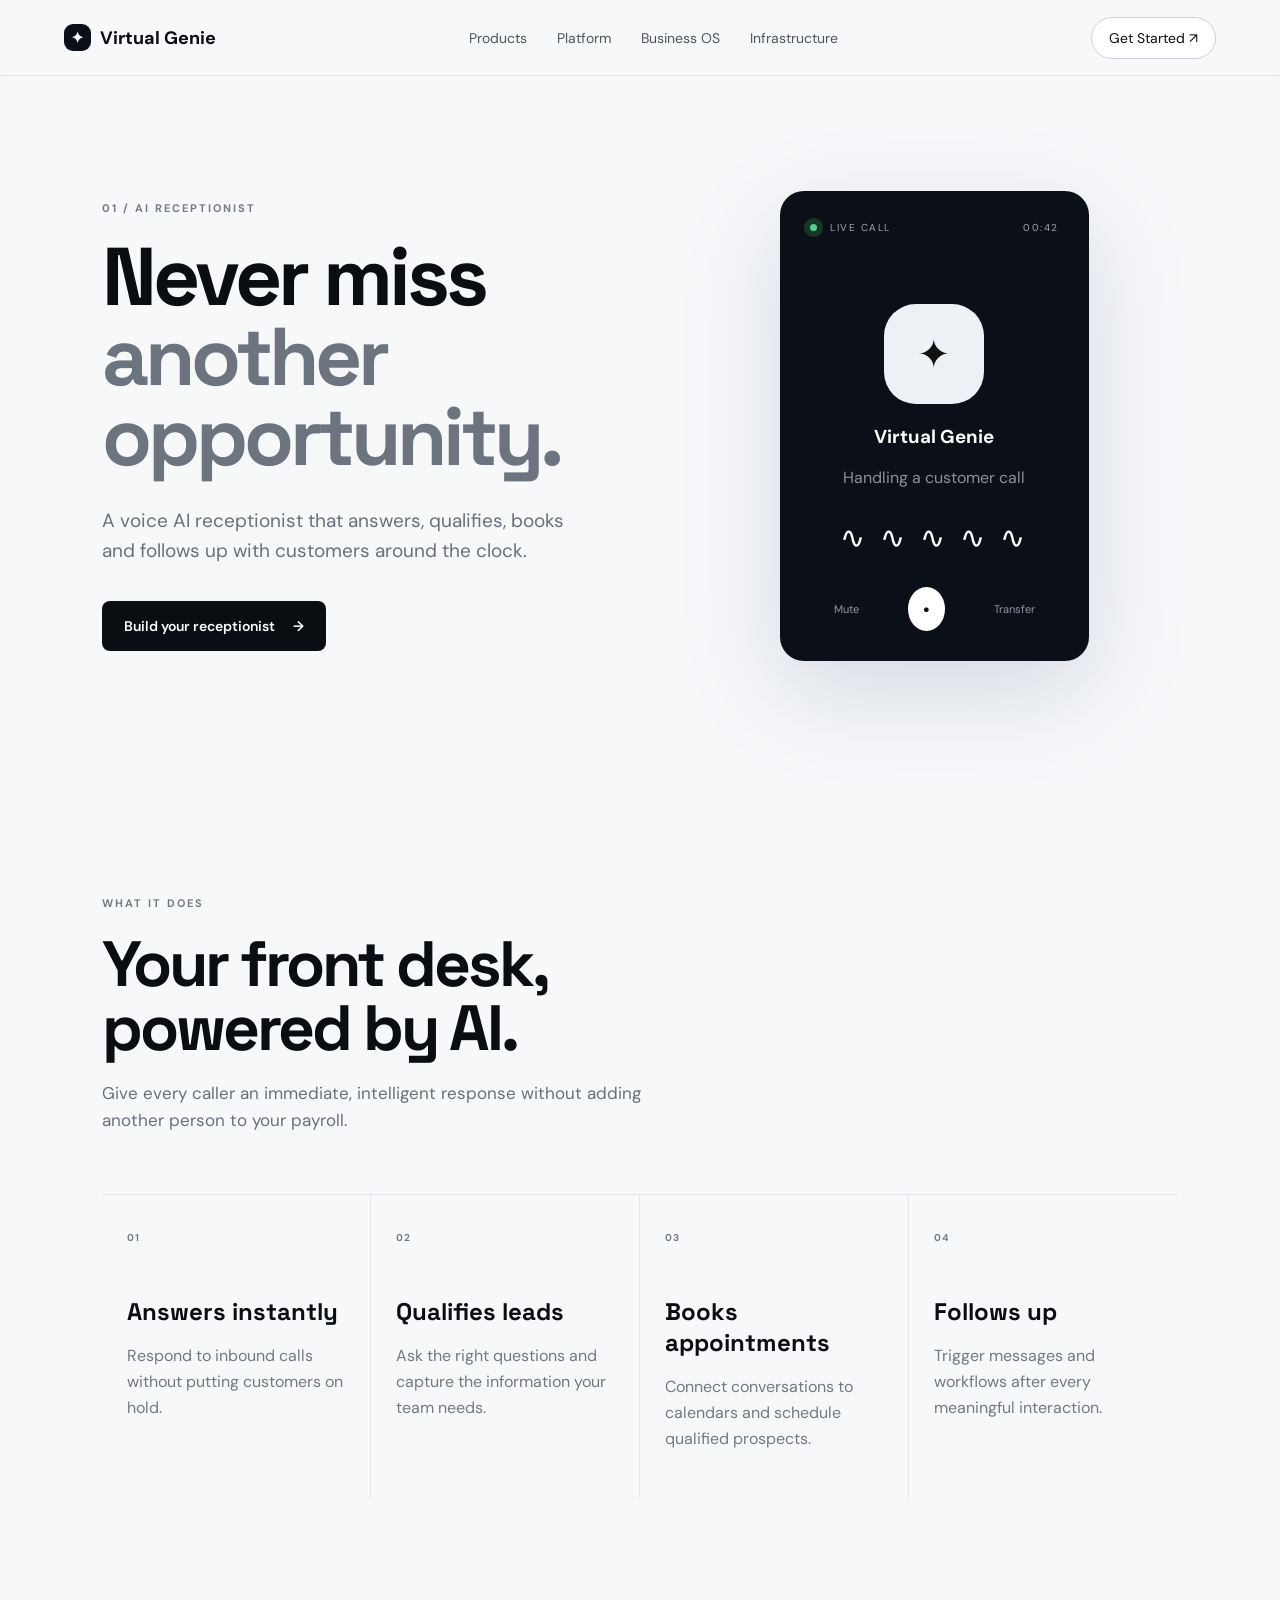
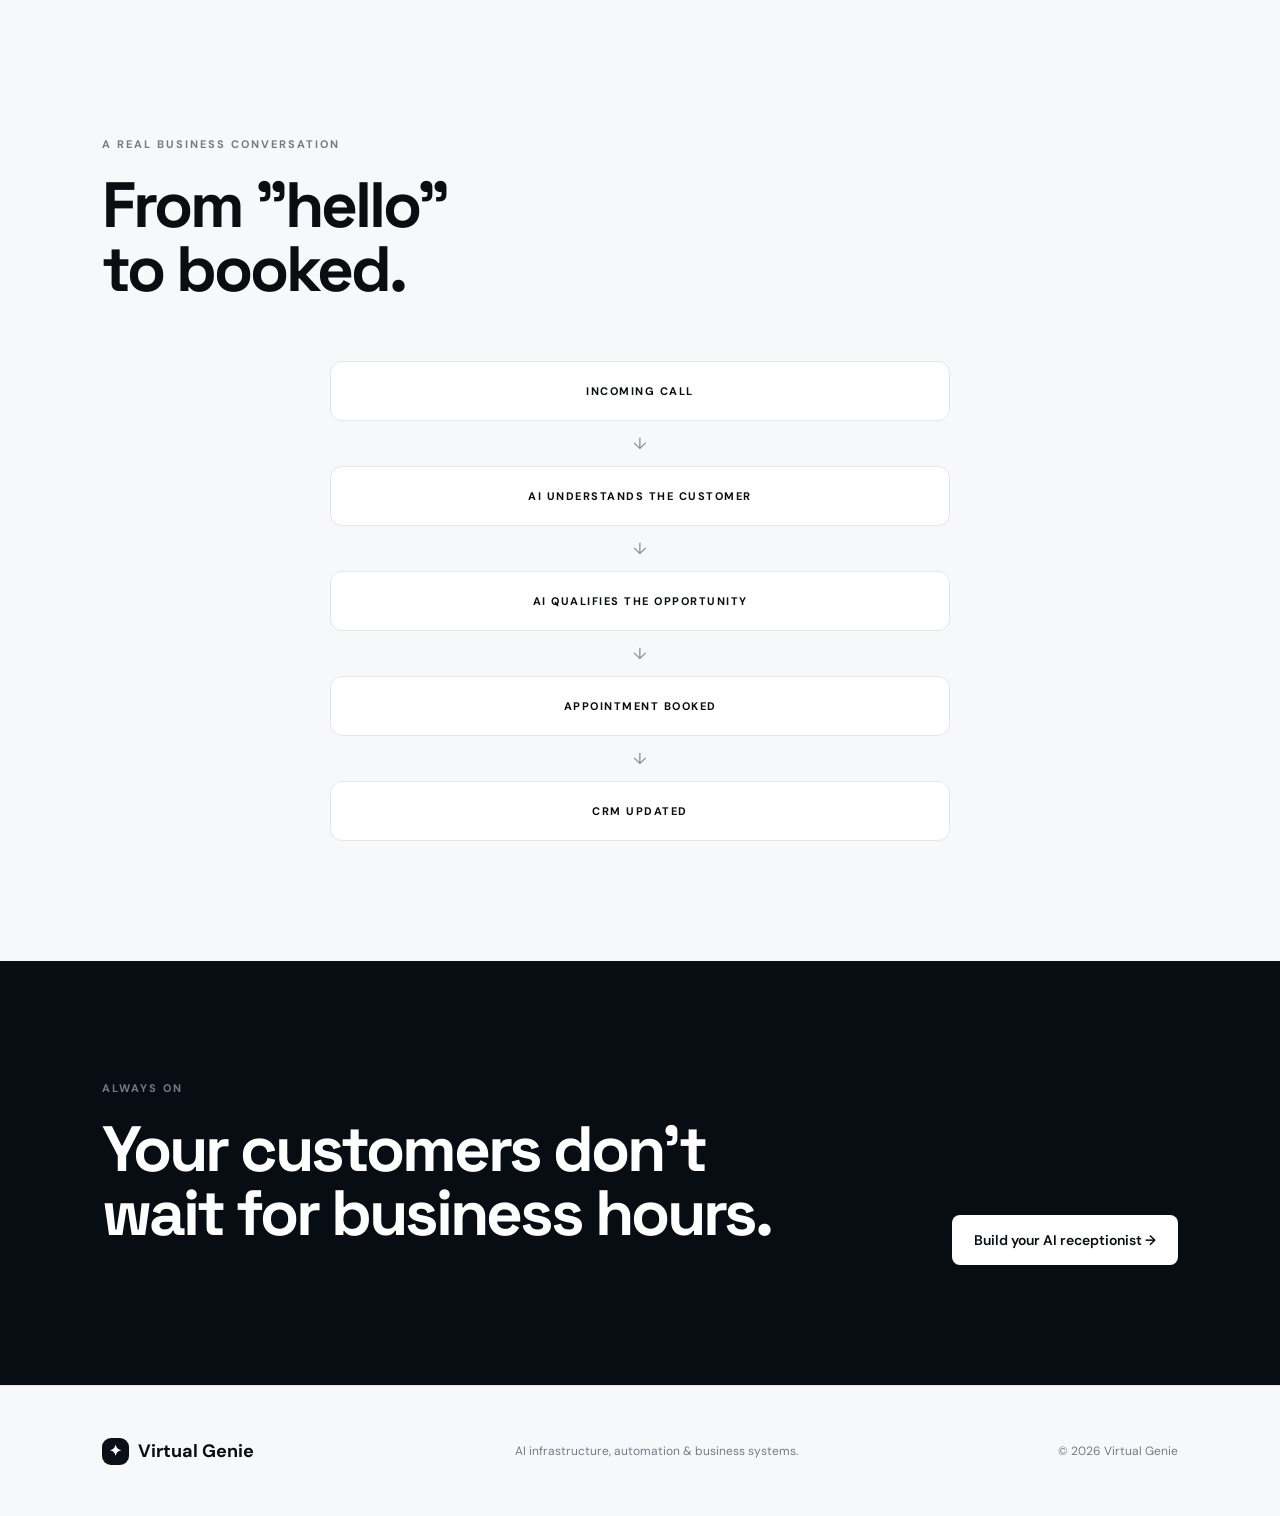
==== ai-receptionist.html @ 129482b5 "Create ai-receptionist.html" ====
<!DOCTYPE html>
<html lang="en">

<head>

    <meta charset="UTF-8">

    <meta
        name="viewport"
        content="width=device-width, initial-scale=1.0"
    >

    <title>AI Receptionist — Virtual Genie</title>

    <meta
        name="description"
        content="Virtual Genie AI Receptionist answers calls, qualifies leads, books appointments and follows up automatically."
    >

    <link
        rel="stylesheet"
        href="styles.css"
    >

</head>


<body>


<!-- =========================
     NAVIGATION
========================= -->

<header class="nav">

    <a
        class="logo"
        href="index.html"
    >

        <span class="logo-mark">
            ✦
        </span>

        Virtual Genie

    </a>


    <nav>

        <a href="ai-receptionist.html">
            Products
        </a>

        <a href="platform.html">
            Platform
        </a>

        <a href="business-os.html">
            Business OS
        </a>

        <a href="ai-infrastructure.html">
            Infrastructure
        </a>

    </nav>


    <a
        class="nav-cta"
        href="contact.html"
    >

        Get Started ↗

    </a>


    <button
        class="menu"
        aria-label="Open navigation"
    >

        ☰

    </button>

</header>



<!-- =========================
     HERO
========================= -->

<section class="product-hero">


    <div>

        <p class="eyebrow">
            01 / AI RECEPTIONIST
        </p>


        <h1>

            Never miss<br>

            <em>
                another opportunity.
            </em>

        </h1>


        <p class="lead">

            A voice AI receptionist that answers,
            qualifies, books and follows up with
            customers around the clock.

        </p>


        <div class="actions">

            <a
                class="button primary"
                href="contact.html"
            >

                Build your receptionist

                <span>
                    →
                </span>

            </a>

        </div>

    </div>



    <!-- =========================
         PHONE / AI CALL UI
    ========================= -->

    <div class="phone-card">


        <div class="call-top">

            <span>

                <span class="pulse"></span>

                &nbsp; LIVE CALL

            </span>


            <span>
                00:42
            </span>

        </div>



        <div class="avatar">

            ✦

        </div>


        <h3>
            Virtual Genie
        </h3>


        <p>
            Handling a customer call
        </p>


        <div class="wave">

            ∿ ∿ ∿ ∿ ∿

        </div>


        <div class="call-actions">

            <span>
                Mute
            </span>


            <strong>
                ●
            </strong>


            <span>
                Transfer
            </span>

        </div>

    </div>

</section>



<!-- =========================
     VALUE SECTION
========================= -->

<section class="section">


    <div class="section-head">

        <p class="eyebrow">
            WHAT IT DOES
        </p>


        <h2>

            Your front desk,<br>

            powered by AI.

        </h2>


        <p>

            Give every caller an immediate,
            intelligent response without adding
            another person to your payroll.

        </p>

    </div>



    <div class="feature-grid">


        <!-- 01 -->

        <div>

            <b>
                01
            </b>


            <h3>
                Answers instantly
            </h3>


            <p>

                Respond to inbound calls without
                putting customers on hold.

            </p>

        </div>



        <!-- 02 -->

        <div>

            <b>
                02
            </b>


            <h3>
                Qualifies leads
            </h3>


            <p>

                Ask the right questions and capture
                the information your team needs.

            </p>

        </div>



        <!-- 03 -->

        <div>

            <b>
                03
            </b>


            <h3>
                Books appointments
            </h3>


            <p>

                Connect conversations to calendars
                and schedule qualified prospects.

            </p>

        </div>



        <!-- 04 -->

        <div>

            <b>
                04
            </b>


            <h3>
                Follows up
            </h3>


            <p>

                Trigger messages and workflows
                after every meaningful interaction.

            </p>

        </div>

    </div>

</section>



<!-- =========================
     CONVERSATION SECTION
========================= -->

<section class="section">

    <div class="section-head">

        <p class="eyebrow">
            A REAL BUSINESS CONVERSATION
        </p>


        <h2>

            From "hello"<br>

            to booked.

        </h2>

    </div>



    <div class="automation">


        <div>

            INCOMING CALL

        </div>


        <i>
            ↓
        </i>


        <div>

            AI UNDERSTANDS THE CUSTOMER

        </div>


        <i>
            ↓
        </i>


        <div>

            AI QUALIFIES THE OPPORTUNITY

        </div>


        <i>
            ↓
        </i>


        <div>

            APPOINTMENT BOOKED

        </div>


        <i>
            ↓
        </i>


        <div>

            CRM UPDATED

        </div>


    </div>

</section>



<!-- =========================
     DARK CTA
========================= -->

<section class="dark-band">


    <div>

        <p class="eyebrow">
            ALWAYS ON
        </p>


        <h2>

            Your customers don't<br>

            wait for business hours.

        </h2>

    </div>


    <a
        class="button light"
        href="contact.html"
    >

        Build your AI receptionist →

    </a>

</section>



<!-- =========================
     FOOTER
========================= -->

<footer>


    <a
        class="logo"
        href="index.html"
    >

        <span class="logo-mark">
            ✦
        </span>

        Virtual Genie

    </a>


    <p>
        AI infrastructure, automation & business systems.
    </p>


    <span>
        © 2026 Virtual Genie
    </span>


</footer>



<script src="script.js"></script>


</body>

</html>
---- styles.css ----
@import url('https://fonts.googleapis.com/css2?family=DM+Sans:wght@400;500;600;700&family=Space+Grotesk:wght@500;600;700&display=swap');

:root {
    --bg: #f7f8fa;
    --ink: #0a0d12;
    --muted: #68707c;
    --line: #e3e6eb;
    --blue: #2864ff;
    --dark: #080c13;
}

* {
    box-sizing: border-box;
}

html {
    scroll-behavior: smooth;
}

body {
    margin: 0;
    background: var(--bg);
    color: var(--ink);
    font-family: 'DM Sans', sans-serif;
}

a {
    text-decoration: none;
    color: inherit;
}


/* =========================
   NAVIGATION
========================= */

.nav {
    height: 76px;
    display: flex;
    align-items: center;
    justify-content: space-between;

    padding: 0 5vw;

    border-bottom: 1px solid var(--line);

    background: rgba(247, 248, 250, 0.88);

    backdrop-filter: blur(16px);

    position: sticky;
    top: 0;
    z-index: 100;
}


.logo {
    font-weight: 700;
    font-size: 18px;

    display: flex;
    gap: 9px;
    align-items: center;
}


.logo-mark {
    display: grid;
    place-items: center;

    width: 27px;
    height: 27px;

    border-radius: 9px;

    background: #0b1018;

    color: #fff;

    font-size: 15px;
}


.nav nav {
    display: flex;
    gap: 30px;

    color: #4d5560;

    font-size: 14px;
}


.nav nav a {
    transition: 0.2s ease;
}


.nav nav a:hover {
    color: #000;
}


.nav-cta {
    border: 1px solid #ccd1d8;

    padding: 11px 17px;

    border-radius: 999px;

    font-size: 14px;

    background: #fff;

    transition: 0.2s ease;
}


.nav-cta:hover {
    background: #0a0d12;
    color: white;
}


.menu {
    display: none;

    border: 0;

    background: none;

    font-size: 22px;

    cursor: pointer;
}


/* =========================
   HERO
========================= */

.hero {
    min-height: 720px;

    padding: 100px 8vw 80px;

    display: flex;

    align-items: center;

    gap: 5vw;

    overflow: hidden;
}


.hero-copy {
    width: 54%;

    position: relative;

    z-index: 2;
}


.eyebrow {
    font-size: 11px;

    letter-spacing: 2px;

    font-weight: 700;

    color: #737b87;

    margin: 0 0 22px;
}


.hero h1,
.product-hero h1,
.center-hero h1,
.contact-hero h1 {

    font-family: 'Space Grotesk';

    font-size: clamp(48px, 6.4vw, 92px);

    line-height: 0.98;

    letter-spacing: -4px;

    margin: 0 0 28px;
}


.hero h1 em,
.product-hero h1 em,
.center-hero h1 em,
.contact-hero h1 em {

    font-style: normal;

    color: #6c7480;
}


.lead {
    font-size: 19px;

    line-height: 1.6;

    color: var(--muted);

    max-width: 650px;
}


/* =========================
   BUTTONS
========================= */

.actions {
    display: flex;

    align-items: center;

    gap: 26px;

    margin-top: 35px;
}


.button {
    display: inline-flex;

    align-items: center;

    gap: 18px;

    padding: 15px 21px;

    border-radius: 8px;

    font-weight: 600;

    font-size: 14px;

    border: 1px solid transparent;

    transition: 0.25s ease;
}


.button.primary {
    background: #0a0d12;

    color: white;
}


.button.primary:hover {
    transform: translateY(-2px);

    box-shadow: 0 12px 30px rgba(0, 0, 0, 0.15);
}


.button.light {
    background: white;

    color: #0a0d12;
}


.text-link {
    font-size: 14px;

    font-weight: 600;
}


/* =========================
   HERO GENIE
========================= */

.hero-orbit {
    width: 47%;

    height: 520px;

    position: relative;

    display: grid;

    place-items: center;
}


.orbit {
    position: absolute;

    border: 1px solid #d9dee5;

    border-radius: 50%;

    animation: spin 20s linear infinite;
}


.o1 {
    width: 330px;
    height: 330px;
}


.o2 {
    width: 500px;
    height: 500px;

    animation-direction: reverse;

    animation-duration: 30s;
}


.genie {
    width: 125px;
    height: 125px;

    border-radius: 38px;

    background: linear-gradient(
        145deg,
        #ffffff,
        #dfe5ee
    );

    box-shadow: 0 25px 80px #bcc6d5;

    display: grid;

    place-items: center;

    z-index: 2;

    position: relative;
}


.genie span {
    font-size: 44px;
}


.genie small {
    position: absolute;

    bottom: 18px;

    font-weight: 700;

    letter-spacing: 2px;

    font-size: 9px;
}


.node {
    position: absolute;

    padding: 10px 13px;

    background: white;

    border: 1px solid var(--line);

    box-shadow: 0 10px 30px #dfe3e9;

    border-radius: 9px;

    font-size: 9px;

    font-weight: 700;

    letter-spacing: 1px;

    animation: float 4s ease-in-out infinite;
}


.n1 {
    top: 40px;
}


.n2 {
    right: 10px;

    top: 45%;
}


.n3 {
    bottom: 55px;

    left: 35px;
}


.n4 {
    left: 0;

    top: 45%;
}


@keyframes spin {

    from {
        transform: rotate(0deg);
    }

    to {
        transform: rotate(360deg);
    }

}


@keyframes float {

    0%,
    100% {
        transform: translateY(0);
    }

    50% {
        transform: translateY(-8px);
    }

}


/* =========================
   TICKER
========================= */

.ticker {
    border-top: 1px solid var(--line);

    border-bottom: 1px solid var(--line);

    height: 68px;

    display: flex;

    align-items: center;

    justify-content: space-around;

    font-size: 10px;

    font-weight: 700;

    letter-spacing: 2px;

    color: #707782;
}


.ticker i {
    color: #9aa2ad;
}


/* =========================
   SECTIONS
========================= */

.section {
    padding: 120px 8vw;
}


.section-head {
    max-width: 760px;

    margin-bottom: 60px;
}


.section-head h2,
.dark-band h2 {

    font-family: 'Space Grotesk';

    font-size: clamp(40px, 5vw, 68px);

    letter-spacing: -3px;

    line-height: 1;

    margin: 0 0 20px;
}


.section-head > p:last-child {

    color: var(--muted);

    font-size: 17px;

    line-height: 1.6;

    max-width: 580px;
}


/* =========================
   PRODUCT CARDS
========================= */

.product-grid {

    display: grid;

    grid-template-columns: repeat(2, 1fr);

    border-top: 1px solid var(--line);
}


.product-card {

    min-height: 300px;

    padding: 38px;

    border-bottom: 1px solid var(--line);

    border-right: 1px solid var(--line);

    position: relative;

    transition: 0.3s ease;
}


.product-card:nth-child(even) {

    border-right: 0;
}


.product-card:hover {

    background: white;

    transform: translateY(-3px);
}


.product-card.featured {

    background: #0b1018;

    color: white;
}


.card-num {

    font-size: 11px;

    color: #8c949f;
}


.product-card h3 {

    font-family: 'Space Grotesk';

    font-size: 30px;

    margin: 80px 0 12px;

    letter-spacing: -1px;
}


.product-card p {

    color: #747c87;

    line-height: 1.6;

    max-width: 420px;
}


.product-card.featured p {

    color: #a7afb9;
}


.card-arrow {

    position: absolute;

    right: 35px;

    bottom: 35px;

    font-size: 22px;
}


/* =========================
   DARK BAND
========================= */

.dark-band {

    background: #080c13;

    color: white;

    padding: 120px 8vw;

    display: flex;

    align-items: flex-end;

    justify-content: space-between;

    gap: 30px;
}


.dark-band h2 em {

    font-style: normal;

    color: #7e8792;
}


/* =========================
   WORKFLOW
========================= */

.flow {

    border: 1px solid var(--line);

    padding: 50px;

    background: white;

    border-radius: 20px;
}


.flow-label {

    font-size: 12px;

    color: #747c87;

    margin-bottom: 35px;
}


.flow-line {

    display: flex;

    align-items: center;

    justify-content: space-between;

    gap: 20px;

    font-size: 12px;

    font-weight: 700;

    letter-spacing: 1px;
}


.flow-line b {

    color: #a1a8b1;
}


/* =========================
   PRODUCT HEROES
========================= */

.product-hero {

    min-height: 700px;

    padding: 100px 8vw;

    display: grid;

    grid-template-columns: 1fr 1fr;

    gap: 8vw;

    align-items: center;
}


.product-hero > div:first-child {

    max-width: 650px;
}


/* =========================
   PHONE UI
========================= */

.phone-card {

    max-width: 350px;

    margin: auto;

    text-align: center;

    background: #0b1018;

    color: white;

    border-radius: 24px;

    box-shadow: 0 30px 100px #d4d9e1;

    padding: 30px;
}


.call-top {

    font-size: 10px;

    letter-spacing: 1.5px;

    color: #9da6b2;

    display: flex;

    justify-content: space-between;
}


.pulse {

    display: inline-block;

    width: 7px;

    height: 7px;

    border-radius: 50%;

    background: #52d28c;

    box-shadow: 0 0 0 6px #183526;
}


.avatar {

    width: 100px;

    height: 100px;

    margin: 70px auto 20px;

    border-radius: 32px;

    display: grid;

    place-items: center;

    background: #edf1f6;

    color: #111;

    font-size: 40px;
}


.phone-card p {

    color: #89919d;
}


.wave {

    font-size: 30px;

    letter-spacing: 4px;

    margin: 30px;
}


.call-actions {

    display: flex;

    justify-content: space-around;

    align-items: center;

    color: #8e97a3;

    font-size: 11px;
}


.call-actions strong {

    background: #fff;

    color: #111;

    border-radius: 50%;

    padding: 15px;
}


/* =========================
   LEAD GENERATOR
========================= */

.data-card {

    background: #0b1018;

    color: white;

    border-radius: 24px;

    box-shadow: 0 30px 100px #d4d9e1;

    padding: 28px;
}


.scan {

    font-size: 10px;

    letter-spacing: 1.5px;

    color: #9da6b2;

    display: flex;

    justify-content: space-between;
}


.scan span {

    color: #5be49a;
}


.source {

    font-size: 9px;

    letter-spacing: 1.5px;

    color: #737d8b;

    margin: 35px 0 15px;
}


.record {

    border-top: 1px solid #202733;

    padding: 20px 0;
}


.record strong,
.record small {

    display: block;
}


.record small {

    color: #7f8996;

    margin-top: 6px;
}


/* =========================
   NETWORK
========================= */

.network {

    height: 480px;

    position: relative;

    background:
        radial-gradient(
            circle,
            #172335,
            #0b1018 55%
        );

    border-radius: 25px;
}


.core {

    position: absolute;

    left: 50%;
    top: 50%;

    transform: translate(-50%, -50%);

    width: 130px;
    height: 130px;

    border-radius: 40px;

    background: white;

    color: #111;

    display: grid;

    place-items: center;

    font-size: 40px;

    box-shadow: 0 0 100px #426cff66;
}


.core small {

    font-size: 9px;

    font-weight: 700;

    letter-spacing: 2px;
}


.net {

    position: absolute;

    padding: 12px 16px;

    border: 1px solid #2b3545;

    background: #101722;

    border-radius: 9px;

    font-size: 9px;

    letter-spacing: 1px;
}


.net:after {

    content: '';

    position: absolute;

    width: 110px;

    height: 1px;

    background: #394555;

    top: 50%;

    left: 100%;
}


.net.n1 {
    left: 8%;
    top: 20%;
}


.net.n2 {
    right: 8%;
    top: 20%;
}


.net.n3 {
    left: 5%;
    bottom: 20%;
}


.net.n4 {
    right: 5%;
    bottom: 20%;
}


.net.n5 {
    left: 44%;
    top: 7%;
}


.net.n6 {
    left: 42%;
    bottom: 7%;
}


/* =========================
   AUTOMATION
========================= */

.automation {

    max-width: 620px;

    margin: auto;

    text-align: center;
}


.automation div {

    padding: 22px;

    border: 1px solid var(--line);

    background: white;

    border-radius: 12px;

    font-size: 11px;

    font-weight: 700;

    letter-spacing: 1.5px;
}


.automation i {

    display: block;

    padding: 12px;

    color: #89919c;

    font-style: normal;
}


/* =========================
   BUSINESS OS
========================= */

.wide {

    grid-template-columns: 1fr 1.15fr;
}


.dashboard {

    background: #0b1018;

    color: white;

    border-radius: 24px;

    box-shadow: 0 30px 100px #d4d9e1;

    padding: 22px;
}


.dash-top {

    font-size: 10px;

    letter-spacing: 1.5px;

    color: #9da6b2;

    display: flex;

    justify-content: space-between;
}


.dash-top span {

    color: #5be49a;
}


.metrics {

    display: grid;

    grid-template-columns: repeat(2, 1fr);

    gap: 10px;

    margin: 25px 0;
}


.metrics > div {

    background: #121923;

    padding: 18px;

    border-radius: 12px;
}


.metrics small,
.metrics strong,
.metrics em {

    display: block;
}


.metrics small {

    font-size: 8px;

    color: #798492;

    letter-spacing: 1px;
}


.metrics strong {

    font-family: 'Space Grotesk';

    font-size: 25px;

    margin: 10px 0;
}


.metrics em {

    font-size: 9px;

    color: #62d89a;

    font-style: normal;
}


.mini-chart {

    height: 130px;

    display: flex;

    align-items: flex-end;

    gap: 8px;

    border-top: 1px solid #252e3a;

    padding-top: 15px;
}


.mini-chart span {

    flex: 1;

    background: #7d8da7;

    border-radius: 3px 3px 0 0;
}


/* =========================
   PLATFORM
========================= */

.center-hero {

    text-align: center;

    padding: 130px 8vw 70px;
}


.center-hero .lead {

    margin: auto;
}


.platform-map {

    height: 600px;

    max-width: 900px;

    margin: 0 auto 100px;

    position: relative;

    border-radius: 30px;

    background:
        radial-gradient(
            circle,
            #e9edf3,
            #f7f8fa 60%
        );

    border: 1px solid var(--line);
}


.map-core {

    position: absolute;

    left: 50%;
    top: 50%;

    transform: translate(-50%, -50%);

    width: 160px;
    height: 160px;

    border-radius: 50%;

    background: #0a0d12;

    color: #fff;

    display: grid;

    place-items: center;

    font-size: 50px;

    box-shadow: 0 0 100px #b9c5d8;
}


.map-core small {

    font-size: 9px;

    letter-spacing: 2px;
}


.map-item {

    position: absolute;

    padding: 13px 17px;

    background: #fff;

    border: 1px solid #dfe3e8;

    border-radius: 10px;

    font-size: 9px;

    font-weight: 700;

    letter-spacing: 1px;

    box-shadow: 0 15px 35px #dce1e8;
}


.mi1 {
    left: 8%;
    top: 18%;
}


.mi2 {
    right: 8%;
    top: 18%;
}


.mi3 {
    left: 4%;
    bottom: 18%;
}


.mi4 {
    right: 4%;
    bottom: 18%;
}


.mi5 {
    left: 43%;
    top: 7%;
}


.mi6 {
    left: 44%;
    bottom: 7%;
}


/* =========================
   STEPS
========================= */

.steps {

    display: grid;

    grid-template-columns: repeat(4, 1fr);

    border-top: 1px solid var(--line);
}


.steps > div {

    padding: 35px 25px;

    border-right: 1px solid var(--line);
}


.steps > div:last-child {

    border-right: 0;
}


.steps span,
.feature-grid b {

    font-size: 10px;

    color: #737c88;

    letter-spacing: 1px;
}


.steps h3,
.feature-grid h3 {

    font-family: 'Space Grotesk';

    font-size: 24px;

    margin: 55px 0 10px;
}


.steps p,
.feature-grid p {

    color: #707984;

    line-height: 1.6;
}


/* =========================
   FEATURES
========================= */

.feature-grid {

    display: grid;

    grid-template-columns: repeat(4, 1fr);

    border-top: 1px solid var(--line);
}


.feature-grid > div {

    padding: 30px 25px;

    border-right: 1px solid var(--line);
}


.feature-grid > div:last-child {

    border-right: 0;
}


.feature-grid h3 {

    margin-top: 50px;
}


.fineprint {

    font-size: 11px;

    color: #8a929c;

    margin-top: 40px;

    line-height: 1.6;
}


/* =========================
   CONTACT
========================= */

.contact-hero {

    min-height: 720px;

    padding: 110px 8vw;

    display: grid;

    grid-template-columns: 1fr 0.7fr;

    gap: 10vw;

    align-items: center;
}


.contact-hero form {

    background: white;

    border: 1px solid var(--line);

    border-radius: 20px;

    padding: 35px;

    box-shadow: 0 25px 70px #e2e5e9;
}


.contact-hero label {

    display: block;

    font-size: 11px;

    font-weight: 700;

    margin-bottom: 20px;
}


.contact-hero input,
.contact-hero textarea {

    display: block;

    width: 100%;

    margin-top: 8px;

    border: 1px solid #d9dee5;

    border-radius: 8px;

    padding: 13px;

    font: inherit;

    outline: none;
}


.contact-hero textarea {

    resize: vertical;
}


.form-msg {

    font-size: 12px;

    color: #65707c;
}


/* =========================
   FOOTER
========================= */

footer {

    padding: 45px 8vw;

    border-top: 1px solid var(--line);

    display: flex;

    justify-content: space-between;

    align-items: center;

    color: #737b86;

    font-size: 12px;
}


footer .logo {

    color: #0a0d12;
}


/* =========================
   MOBILE
========================= */

@media (max-width: 800px) {

    .nav {
        padding: 0 5vw;
    }


    .nav nav,
    .nav-cta {
        display: none;
    }


    .menu {
        display: block;
    }


    .hero,
    .product-hero,
    .contact-hero {

        grid-template-columns: 1fr;

        display: grid;

        padding: 75px 6vw;

        min-height: auto;
    }


    .hero-copy {
        width: 100%;
    }


    .hero-orbit {

        width: 100%;

        height: 400px;
    }


    .hero h1,
    .product-hero h1,
    .center-hero h1,
    .contact-hero h1 {

        font-size: 48px;

        letter-spacing: -2.5px;
    }


    .ticker {

        overflow: hidden;

        gap: 25px;

        justify-content: flex-start;

        padding: 0 20px;

        white-space: nowrap;
    }


    .section {

        padding: 80px 6vw;
    }


    .product-grid,
    .feature-grid,
    .steps {

        grid-template-columns: 1fr;
    }


    .product-card {

        border-right: 0;
    }


    .feature-grid > div,
    .steps > div {

        border-right: 0;

        border-bottom: 1px solid var(--line);
    }


    .dark-band {

        padding: 80px 6vw;

        display: block;
    }


    .dark-band .button {

        margin-top: 35px;
    }


    .flow-line {

        flex-direction: column;
    }


    .platform-map {

        height: 500px;

        margin: 0 6vw 70px;
    }


    .map-item {

        font-size: 8px;
    }


    .network {

        height: 400px;
    }


    .contact-hero form {

        margin-top: 20px;
    }


    footer {

        padding: 35px 6vw;

        display: block;
    }


    footer p {

        margin: 15px 0;
    }


    .o2 {

        width: 390px;

        height: 390px;
    }


    .o1 {

        width: 260px;

        height: 260px;
    }

}
/* SCROLL REVEAL */

.reveal {
    opacity: 0;
    transform: translateY(25px);
    transition:
        opacity 0.7s ease,
        transform 0.7s ease;
}

.reveal.revealed {
    opacity: 1;
    transform: translateY(0);
}


/* MOBILE NAV */

@media (max-width: 800px) {

    .nav nav.mobile-open {

        display: flex;

        position: absolute;

        top: 76px;

        left: 0;

        width: 100%;

        padding: 25px;

        flex-direction: column;

        gap: 20px;

        background: rgba(247, 248, 250, 0.98);

        border-bottom: 1px solid var(--line);

        box-shadow: 0 20px 40px rgba(0,0,0,0.06);

    }

}
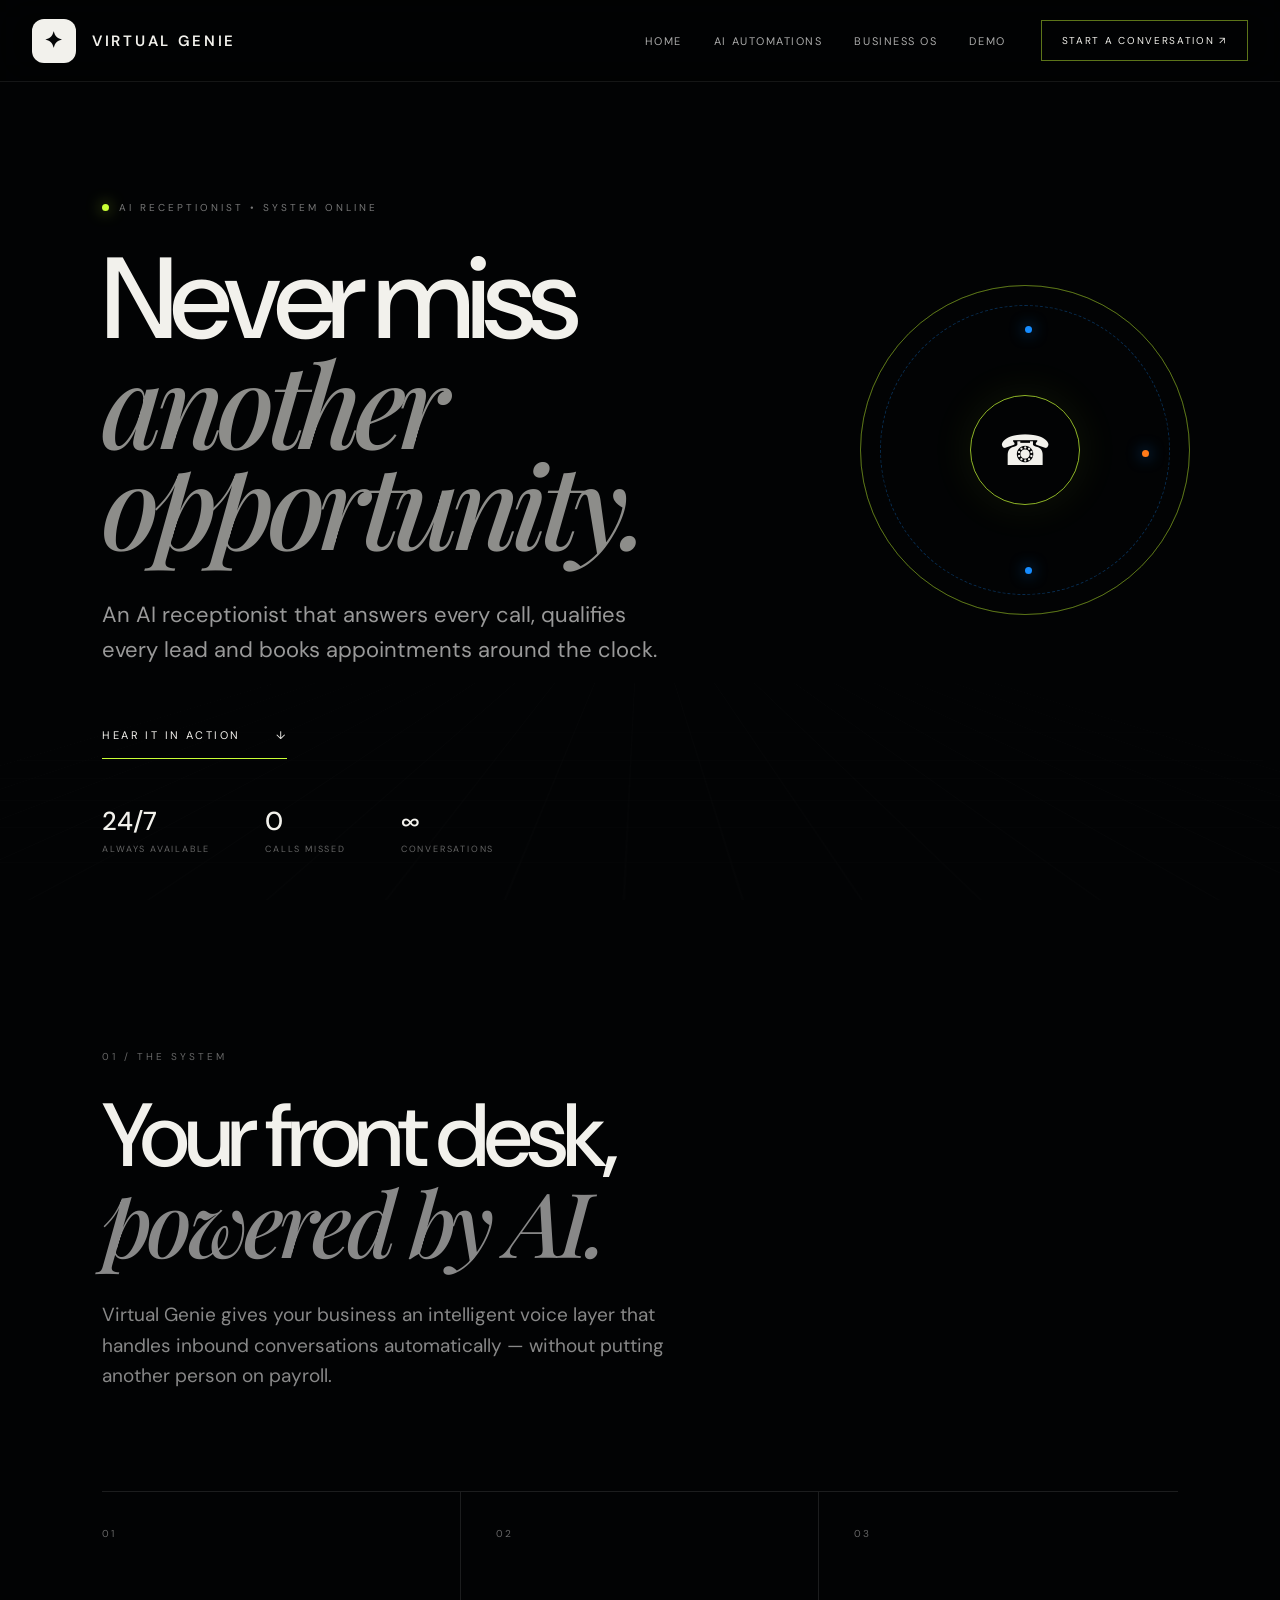
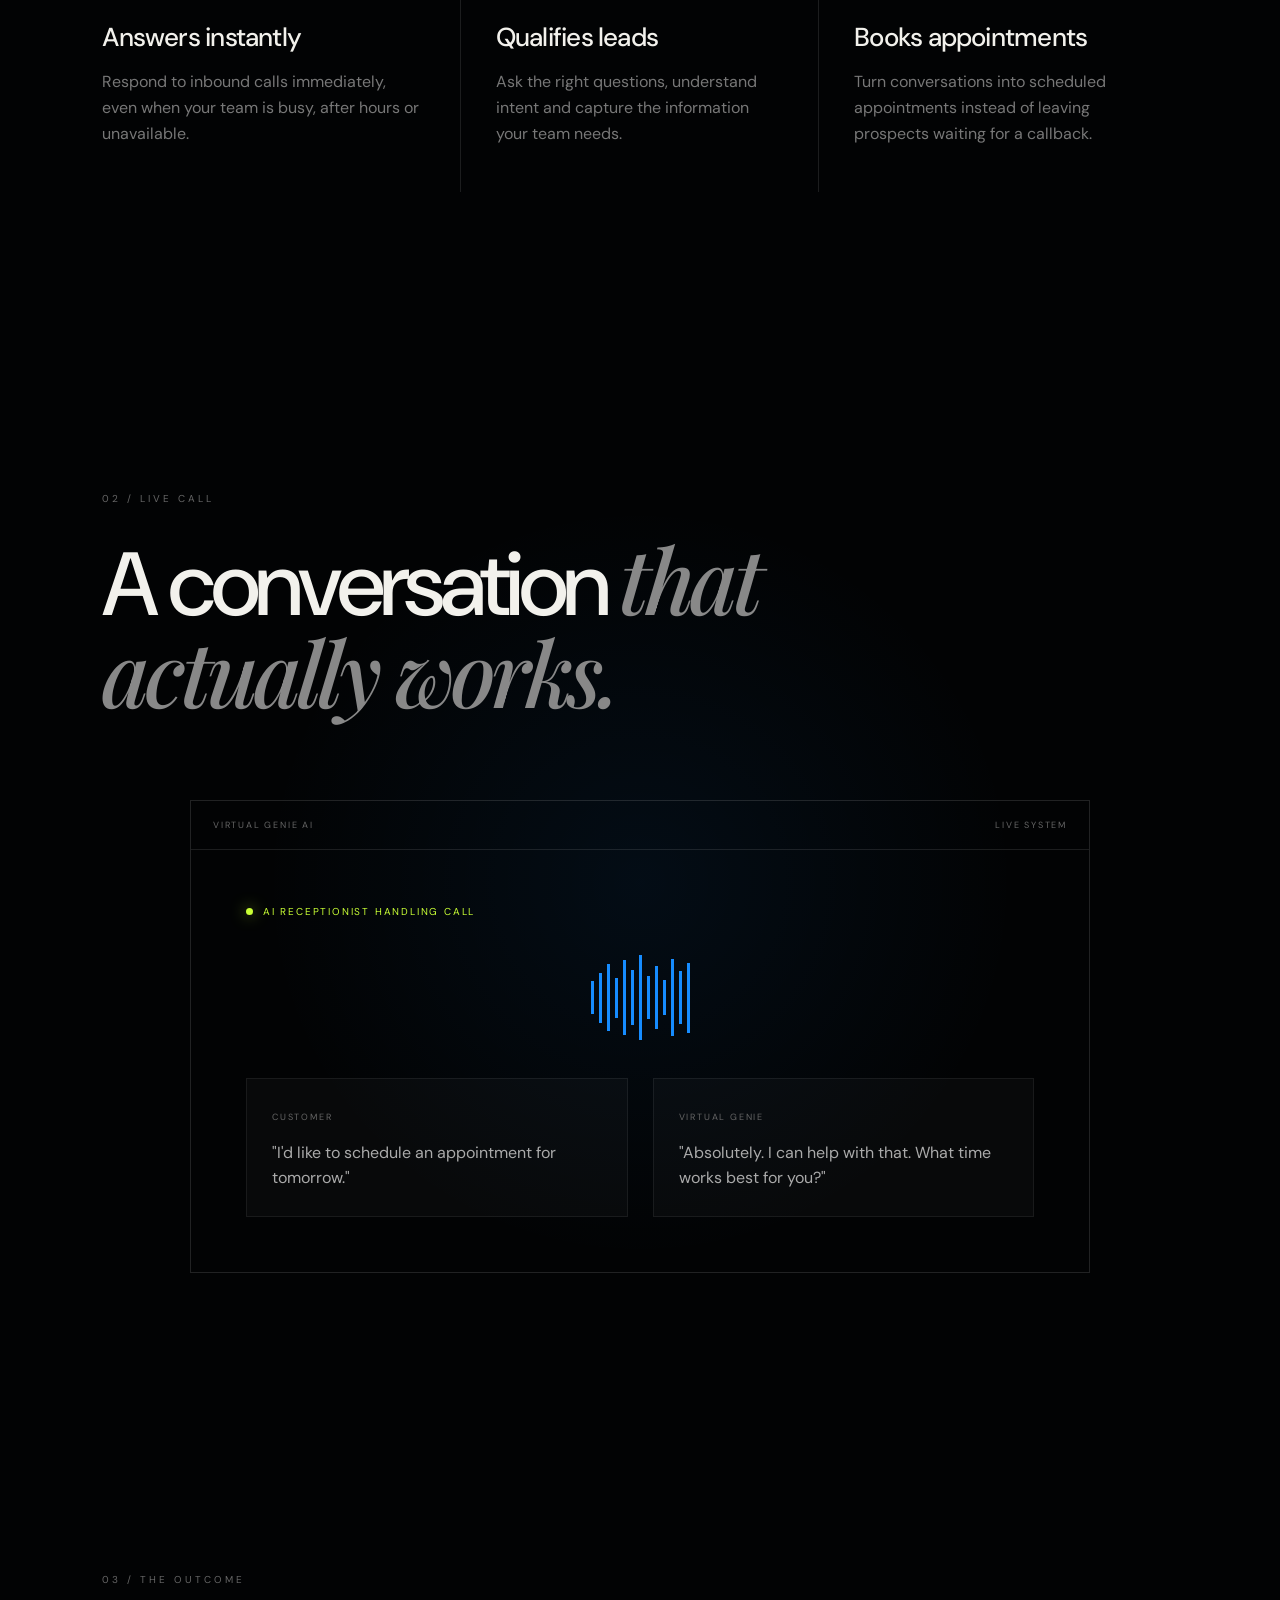
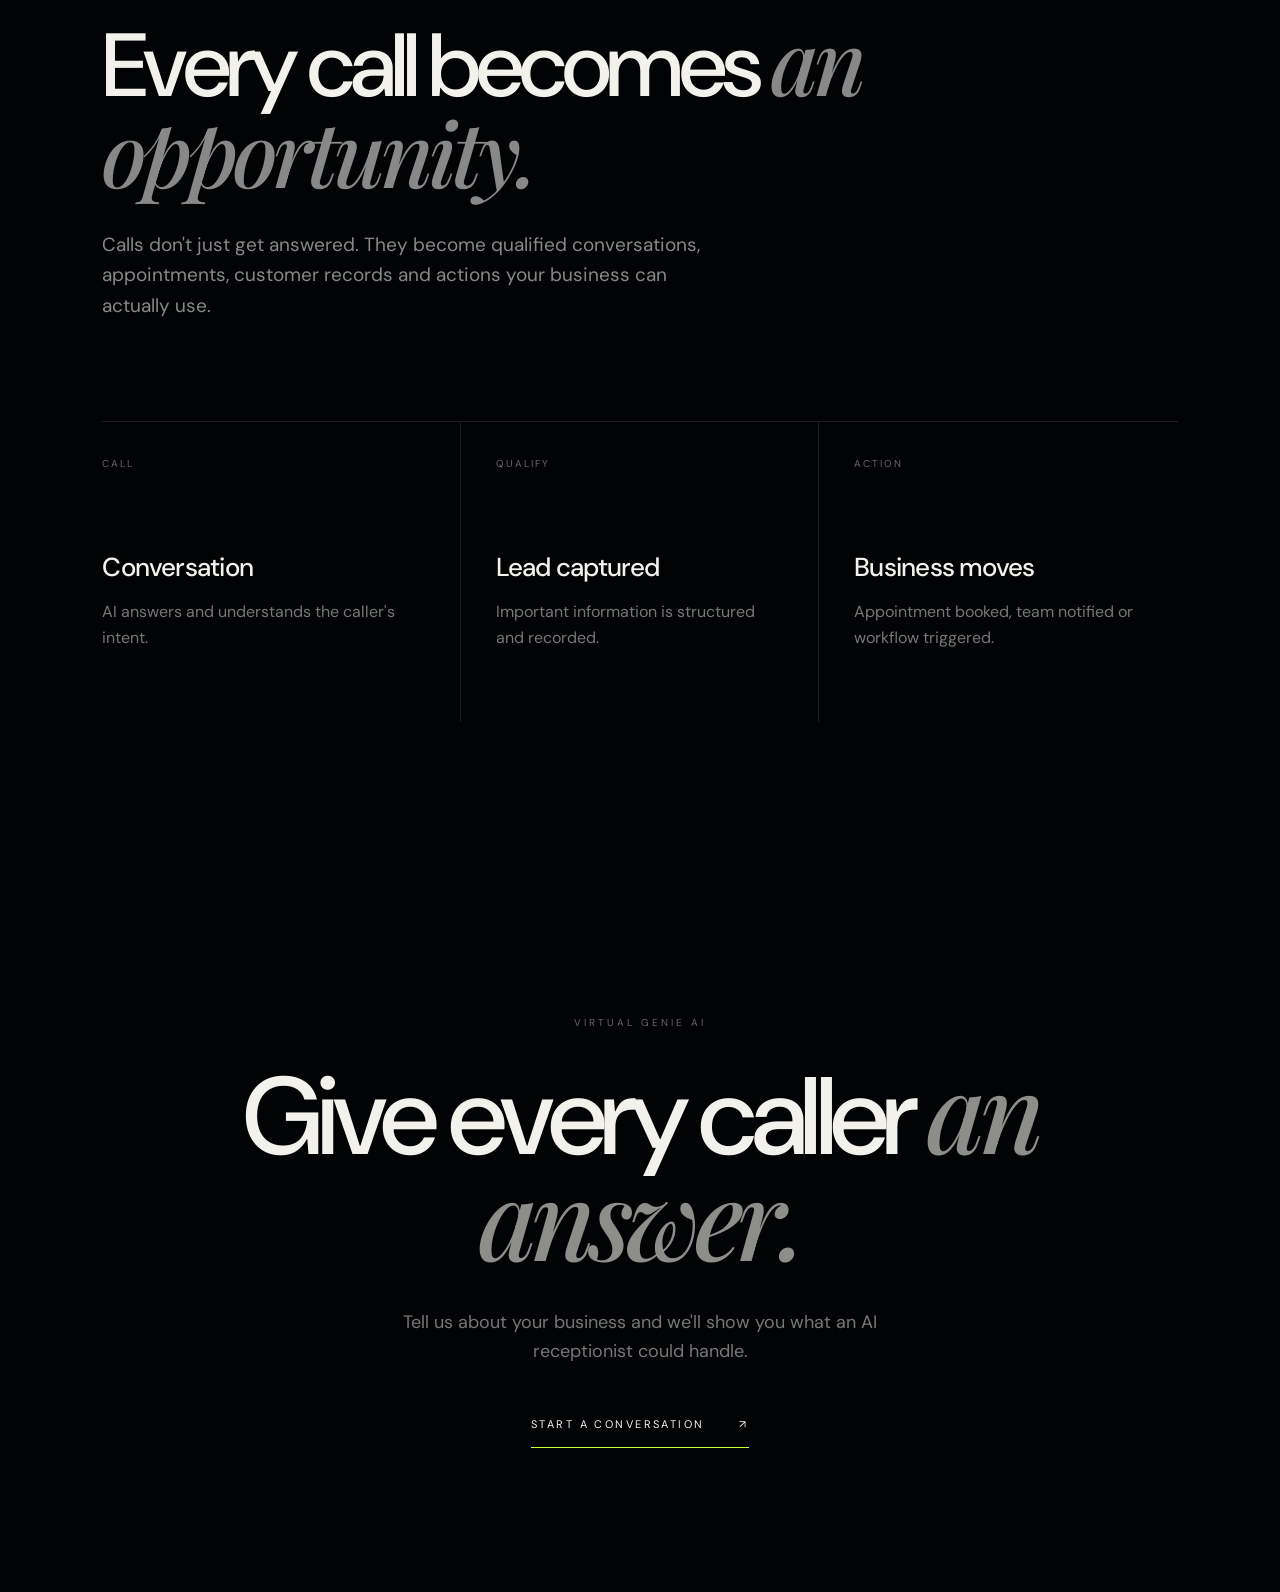
==== commit f5526d48: "Create ai-receptionist.html" ====
--- a/ai-receptionist.html
+++ b/ai-receptionist.html
@@ -1,8 +1,6 @@
 <!DOCTYPE html>
 <html lang="en">
-
 <head>
-
     <meta charset="UTF-8">
 
     <meta
@@ -10,105 +8,1005 @@
         content="width=device-width, initial-scale=1.0"
     >
 
-    <title>AI Receptionist — Virtual Genie</title>
-
-    <meta
-        name="description"
-        content="Virtual Genie AI Receptionist answers calls, qualifies leads, books appointments and follows up automatically."
+    <title>AI Receptionist — Virtual Genie AI</title>
+
+    <link
+        rel="preconnect"
+        href="https://fonts.googleapis.com"
     >
 
     <link
+        rel="preconnect"
+        href="https://fonts.gstatic.com"
+        crossorigin
+    >
+
+    <link
+        href="https://fonts.googleapis.com/css2?family=DM+Sans:wght@400;500;600&family=Playfair+Display:ital,wght@0,500;1,500&display=swap"
         rel="stylesheet"
-        href="styles.css"
     >
 
+    <style>
+
+        * {
+            box-sizing: border-box;
+        }
+
+        html {
+            scroll-behavior: smooth;
+        }
+
+        body {
+            margin: 0;
+            background: #020304;
+            color: #f2f1ec;
+            font-family: "DM Sans", sans-serif;
+            overflow-x: hidden;
+        }
+
+        a {
+            color: inherit;
+            text-decoration: none;
+        }
+
+        /* =====================================================
+           NAV
+        ===================================================== */
+
+        .nav {
+            position: fixed;
+            top: 0;
+            left: 0;
+            right: 0;
+
+            z-index: 100;
+
+            height: 82px;
+
+            display: flex;
+            align-items: center;
+
+            padding: 0 32px;
+
+            border-bottom: 1px solid
+                rgba(255,255,255,.08);
+
+            background:
+                rgba(2,3,4,.72);
+
+            backdrop-filter: blur(18px);
+        }
+
+        .brand {
+            display: flex;
+            align-items: center;
+            gap: 16px;
+
+            font-size: 15px;
+            font-weight: 600;
+
+            letter-spacing: .18em;
+        }
+
+        .brand-mark {
+            width: 44px;
+            height: 44px;
+
+            display: grid;
+            place-items: center;
+
+            border-radius: 12px;
+
+            background: #f2f1ec;
+            color: #050607;
+
+            font-size: 22px;
+        }
+
+        .nav-links {
+            margin-left: auto;
+
+            display: flex;
+            gap: 32px;
+
+            font-size: 11px;
+            letter-spacing: .14em;
+            text-transform: uppercase;
+        }
+
+        .nav-links a {
+            color: #aaa;
+            transition: color .25s ease;
+        }
+
+        .nav-links a:hover {
+            color: #fff;
+        }
+
+        .nav-cta {
+            margin-left: 35px;
+
+            padding: 13px 20px;
+
+            border: 1px solid
+                rgba(201,255,53,.45);
+
+            font-size: 10px;
+            letter-spacing: .17em;
+            text-transform: uppercase;
+        }
+
+        /* =====================================================
+           HERO
+        ===================================================== */
+
+        .hero {
+            min-height: 100svh;
+
+            position: relative;
+
+            display: flex;
+            align-items: center;
+
+            padding:
+                150px
+                8vw
+                90px;
+
+            overflow: hidden;
+        }
+
+        .hero-grid {
+            position: absolute;
+            inset: 0;
+
+            opacity: .22;
+
+            background-image:
+                linear-gradient(
+                    rgba(255,255,255,.04) 1px,
+                    transparent 1px
+                ),
+                linear-gradient(
+                    90deg,
+                    rgba(255,255,255,.04) 1px,
+                    transparent 1px
+                );
+
+            background-size:
+                70px 70px;
+
+            transform:
+                perspective(700px)
+                rotateX(65deg)
+                scale(1.7);
+
+            transform-origin:
+                center bottom;
+
+            animation:
+                gridMove 8s linear infinite;
+        }
+
+        @keyframes gridMove {
+
+            from {
+                background-position:
+                    0 0,
+                    0 0;
+            }
+
+            to {
+                background-position:
+                    0 70px,
+                    70px 0;
+            }
+
+        }
+
+        .hero-content {
+            position: relative;
+            z-index: 3;
+
+            width: min(760px, 100%);
+        }
+
+        .eyebrow {
+            display: flex;
+            align-items: center;
+            gap: 10px;
+
+            margin-bottom: 35px;
+
+            color: #777;
+
+            font-size: 10px;
+            letter-spacing: .3em;
+            text-transform: uppercase;
+        }
+
+        .online {
+            width: 7px;
+            height: 7px;
+
+            border-radius: 50%;
+
+            background: #c9ff35;
+
+            box-shadow:
+                0 0 15px
+                rgba(201,255,53,.7);
+
+            animation: pulse 1.8s infinite;
+        }
+
+        @keyframes pulse {
+
+            50% {
+                opacity: .35;
+                transform: scale(.65);
+            }
+
+        }
+
+        h1 {
+            margin: 0;
+
+            font-size:
+                clamp(
+                    58px,
+                    9vw,
+                    132px
+                );
+
+            line-height: .88;
+
+            letter-spacing: -.065em;
+
+            font-weight: 500;
+        }
+
+        h1 em {
+            display: block;
+
+            color: #8d8d8a;
+
+            font-family:
+                "Playfair Display",
+                serif;
+
+            font-weight: 500;
+        }
+
+        .hero-description {
+            max-width: 570px;
+
+            margin-top: 45px;
+
+            color: #999;
+
+            font-size:
+                clamp(
+                    17px,
+                    2vw,
+                    22px
+                );
+
+            line-height: 1.55;
+        }
+
+        .hero-actions {
+            margin-top: 45px;
+
+            display: flex;
+            flex-wrap: wrap;
+            gap: 18px;
+        }
+
+        .primary-button {
+            display: inline-flex;
+            align-items: center;
+            gap: 35px;
+
+            padding: 16px 0;
+
+            border-bottom: 1px solid
+                #c9ff35;
+
+            color: #f4f3ee;
+
+            font-size: 11px;
+            letter-spacing: .22em;
+            text-transform: uppercase;
+        }
+
+        /* =====================================================
+           PHONE VISUAL
+        ===================================================== */
+
+        .phone-system {
+            position: absolute;
+
+            right: 7vw;
+            top: 50%;
+
+            width: 330px;
+            height: 330px;
+
+            transform:
+                translateY(-50%);
+
+            z-index: 2;
+        }
+
+        .phone-core {
+            position: absolute;
+
+            left: 50%;
+            top: 50%;
+
+            width: 110px;
+            height: 110px;
+
+            transform:
+                translate(-50%, -50%);
+
+            border: 1px solid
+                rgba(201,255,53,.7);
+
+            border-radius: 50%;
+
+            display: grid;
+            place-items: center;
+
+            font-size: 42px;
+
+            animation:
+                phoneFloat 3s ease-in-out infinite;
+
+            box-shadow:
+                0 0 45px
+                rgba(201,255,53,.08);
+        }
+
+        @keyframes phoneFloat {
+
+            50% {
+                transform:
+                    translate(-50%, -55%)
+                    scale(1.04);
+            }
+
+        }
+
+        .phone-ring {
+            position: absolute;
+
+            inset: 0;
+
+            border: 1px solid
+                rgba(201,255,53,.18);
+
+            border-radius: 50%;
+
+            animation:
+                ringExpand 2.4s
+                ease-out infinite;
+        }
+
+        .phone-ring:nth-child(2) {
+            animation-delay: .8s;
+        }
+
+        .phone-ring:nth-child(3) {
+            animation-delay: 1.6s;
+        }
+
+        @keyframes ringExpand {
+
+            0% {
+                transform: scale(.35);
+                opacity: .8;
+            }
+
+            100% {
+                transform: scale(1);
+                opacity: 0;
+            }
+
+        }
+
+        .orbit {
+            position: absolute;
+
+            inset: 20px;
+
+            border:
+                1px dashed
+                rgba(22,140,255,.3);
+
+            border-radius: 50%;
+
+            animation:
+                orbit 12s linear infinite;
+        }
+
+        @keyframes orbit {
+
+            to {
+                transform: rotate(360deg);
+            }
+
+        }
+
+        .data-dot {
+            position: absolute;
+
+            width: 7px;
+            height: 7px;
+
+            border-radius: 50%;
+
+            background: #168cff;
+
+            box-shadow:
+                0 0 15px
+                rgba(22,140,255,.8);
+        }
+
+        .dot-1 {
+            top: 20px;
+            left: 50%;
+        }
+
+        .dot-2 {
+            right: 20px;
+            top: 50%;
+            background: #ff7a18;
+        }
+
+        .dot-3 {
+            bottom: 20px;
+            left: 50%;
+        }
+
+        /* =====================================================
+           STATS
+        ===================================================== */
+
+        .stats {
+            position: absolute;
+
+            bottom: 45px;
+            left: 8vw;
+
+            display: flex;
+            gap: 55px;
+
+            z-index: 4;
+        }
+
+        .stat strong {
+            display: block;
+
+            font-size: 26px;
+            font-weight: 500;
+        }
+
+        .stat span {
+            display: block;
+
+            margin-top: 5px;
+
+            color: #666;
+
+            font-size: 9px;
+            letter-spacing: .2em;
+            text-transform: uppercase;
+        }
+
+        /* =====================================================
+           WHAT IT DOES
+        ===================================================== */
+
+        .section {
+            position: relative;
+
+            padding:
+                150px
+                8vw;
+        }
+
+        .section-label {
+            color: #666;
+
+            font-size: 10px;
+            letter-spacing: .3em;
+            text-transform: uppercase;
+
+            margin-bottom: 30px;
+        }
+
+        .section-title {
+            max-width: 800px;
+
+            margin: 0;
+
+            font-size:
+                clamp(
+                    42px,
+                    7vw,
+                    92px
+                );
+
+            line-height: .95;
+
+            letter-spacing: -.055em;
+
+            font-weight: 500;
+        }
+
+        .section-title em {
+            color: #888;
+
+            font-family:
+                "Playfair Display",
+                serif;
+        }
+
+        .section-description {
+            max-width: 620px;
+
+            margin-top: 30px;
+
+            color: #888;
+
+            font-size: 19px;
+            line-height: 1.6;
+        }
+
+        /* =====================================================
+           FEATURES
+        ===================================================== */
+
+        .features {
+            margin-top: 100px;
+
+            display: grid;
+
+            grid-template-columns:
+                repeat(3, 1fr);
+
+            border-top:
+                1px solid
+                rgba(255,255,255,.1);
+        }
+
+        .feature {
+            min-height: 300px;
+
+            padding:
+                35px
+                35px
+                35px
+                0;
+
+            border-right:
+                1px solid
+                rgba(255,255,255,.1);
+        }
+
+        .feature:not(:first-child) {
+            padding-left: 35px;
+        }
+
+        .feature:last-child {
+            border-right: 0;
+        }
+
+        .feature-number {
+            color: #666;
+
+            font-size: 10px;
+            letter-spacing: .2em;
+        }
+
+        .feature h3 {
+            margin-top: 80px;
+            margin-bottom: 15px;
+
+            font-size: 26px;
+            font-weight: 500;
+
+            letter-spacing: -.03em;
+        }
+
+        .feature p {
+            margin: 0;
+
+            color: #777;
+
+            line-height: 1.6;
+        }
+
+        /* =====================================================
+           CALL FLOW
+        ===================================================== */
+
+        .call-section {
+            min-height: 100svh;
+
+            display: flex;
+            align-items: center;
+
+            background:
+                radial-gradient(
+                    circle at 50% 50%,
+                    rgba(22,140,255,.07),
+                    transparent 45%
+                );
+        }
+
+        .call-interface {
+            width: min(900px, 100%);
+
+            margin: 80px auto 0;
+
+            border:
+                1px solid
+                rgba(255,255,255,.12);
+        }
+
+        .call-top {
+            padding: 18px 22px;
+
+            border-bottom:
+                1px solid
+                rgba(255,255,255,.1);
+
+            display: flex;
+            justify-content: space-between;
+
+            color: #666;
+
+            font-size: 9px;
+            letter-spacing: .2em;
+            text-transform: uppercase;
+        }
+
+        .call-body {
+            padding: 55px;
+        }
+
+        .call-status {
+            display: flex;
+            align-items: center;
+            gap: 10px;
+
+            color: #c9ff35;
+
+            font-size: 10px;
+            letter-spacing: .18em;
+            text-transform: uppercase;
+        }
+
+        .wave {
+            height: 80px;
+
+            margin: 40px 0;
+
+            display: flex;
+            align-items: center;
+            justify-content: center;
+
+            gap: 5px;
+        }
+
+        .wave span {
+            width: 3px;
+
+            height:
+                calc(
+                    15px +
+                    var(--h) * 1px
+                );
+
+            background: #168cff;
+
+            animation:
+                wave .8s
+                ease-in-out infinite
+                alternate;
+        }
+
+        @keyframes wave {
+
+            to {
+                transform: scaleY(.35);
+                opacity: .45;
+            }
+
+        }
+
+        .conversation {
+            display: grid;
+
+            grid-template-columns:
+                1fr 1fr;
+
+            gap: 25px;
+        }
+
+        .conversation-box {
+            padding: 25px;
+
+            background:
+                rgba(255,255,255,.025);
+
+            border:
+                1px solid
+                rgba(255,255,255,.07);
+        }
+
+        .conversation-box small {
+            color: #666;
+
+            font-size: 9px;
+            letter-spacing: .2em;
+            text-transform: uppercase;
+        }
+
+        .conversation-box p {
+            margin:
+                15px
+                0
+                0;
+
+            color: #aaa;
+
+            line-height: 1.6;
+        }
+
+        /* =====================================================
+           CTA
+        ===================================================== */
+
+        .cta {
+            min-height: 80svh;
+
+            display: flex;
+            align-items: center;
+            justify-content: center;
+
+            text-align: center;
+        }
+
+        .cta-inner {
+            max-width: 850px;
+        }
+
+        .cta h2 {
+            margin: 0;
+
+            font-size:
+                clamp(
+                    50px,
+                    9vw,
+                    110px
+                );
+
+            line-height: .9;
+
+            letter-spacing: -.06em;
+
+            font-weight: 500;
+        }
+
+        .cta h2 em {
+            color: #8d8d8a;
+
+            font-family:
+                "Playfair Display",
+                serif;
+        }
+
+        .cta p {
+            margin: 35px auto;
+
+            max-width: 520px;
+
+            color: #777;
+
+            font-size: 18px;
+            line-height: 1.6;
+        }
+
+        /* =====================================================
+           MOBILE
+        ===================================================== */
+
+        @media (max-width: 900px) {
+
+            .nav {
+                height: 72px;
+                padding: 0 20px;
+            }
+
+            .nav-links,
+            .nav-cta {
+                display: none;
+            }
+
+            .hero {
+                padding:
+                    130px
+                    25px
+                    100px;
+
+                min-height: 900px;
+            }
+
+            .hero-content {
+                align-self: flex-start;
+            }
+
+            .hero h1 {
+                font-size:
+                    clamp(
+                        55px,
+                        15vw,
+                        90px
+                    );
+            }
+
+            .hero-description {
+                font-size: 17px;
+            }
+
+            .phone-system {
+                position: absolute;
+
+                width: 250px;
+                height: 250px;
+
+                top: auto;
+                bottom: 100px;
+                right: 50%;
+
+                transform:
+                    translateX(50%);
+            }
+
+            .stats {
+                display: none;
+            }
+
+            .section {
+                padding:
+                    100px
+                    25px;
+            }
+
+            .features {
+                grid-template-columns: 1fr;
+            }
+
+            .feature {
+                min-height: auto;
+
+                padding:
+                    35px 0 !important;
+
+                border-right: 0;
+
+                border-bottom:
+                    1px solid
+                    rgba(255,255,255,.1);
+            }
+
+            .feature h3 {
+                margin-top: 45px;
+            }
+
+            .conversation {
+                grid-template-columns: 1fr;
+            }
+
+            .call-body {
+                padding: 30px 20px;
+            }
+
+            .cta {
+                padding: 100px 25px;
+            }
+
+        }
+
+    </style>
 </head>
 
-
 <body>
 
-
-<!-- =========================
-     NAVIGATION
-========================= -->
+<!-- =====================================================
+     NAV
+===================================================== -->
 
 <header class="nav">
 
     <a
-        class="logo"
         href="index.html"
+        class="brand"
     >
 
-        <span class="logo-mark">
+        <span class="brand-mark">
             ✦
         </span>
 
-        Virtual Genie
+        <span>
+            VIRTUAL GENIE
+        </span>
 
     </a>
 
 
-    <nav>
-
-        <a href="ai-receptionist.html">
-            Products
+    <nav class="nav-links">
+
+        <a href="index.html">
+            HOME
         </a>
 
-        <a href="platform.html">
-            Platform
+        <a href="ai-automations.html">
+            AI AUTOMATIONS
         </a>
 
         <a href="business-os.html">
-            Business OS
+            BUSINESS OS
         </a>
 
-        <a href="ai-infrastructure.html">
-            Infrastructure
+        <a href="#demo">
+            DEMO
         </a>
 
     </nav>
 
 
     <a
+        href="#contact"
         class="nav-cta"
-        href="contact.html"
     >
-
-        Get Started ↗
-
+        START A CONVERSATION ↗
     </a>
 
-
-    <button
-        class="menu"
-        aria-label="Open navigation"
-    >
-
-        ☰
-
-    </button>
-
 </header>
 
 
-
-<!-- =========================
+<!-- =====================================================
      HERO
-========================= -->
-
-<section class="product-hero">
-
-
-    <div>
-
-        <p class="eyebrow">
-            01 / AI RECEPTIONIST
-        </p>
+===================================================== -->
+
+<main>
+
+<section class="hero">
+
+    <div class="hero-grid"></div>
+
+
+    <div class="hero-content">
+
+        <div class="eyebrow">
+
+            <span class="online"></span>
+
+            AI RECEPTIONIST
+            •
+            SYSTEM ONLINE
+
+        </div>
 
 
         <h1>
 
-            Never miss<br>
+            Never miss
 
             <em>
                 another opportunity.
@@ -117,28 +1015,24 @@
         </h1>
 
 
-        <p class="lead">
-
-            A voice AI receptionist that answers,
-            qualifies, books and follows up with
-            customers around the clock.
+        <p class="hero-description">
+
+            An AI receptionist that answers
+            every call, qualifies every lead
+            and books appointments around
+            the clock.
 
         </p>
 
 
-        <div class="actions">
+        <div class="hero-actions">
 
             <a
-                class="button primary"
-                href="contact.html"
+                href="#demo"
+                class="primary-button"
             >
-
-                Build your receptionist
-
-                <span>
-                    →
-                </span>
-
+                HEAR IT IN ACTION
+                <span>↓</span>
             </a>
 
         </div>
@@ -146,388 +1040,507 @@
     </div>
 
 
-
-    <!-- =========================
-         PHONE / AI CALL UI
-    ========================= -->
-
-    <div class="phone-card">
-
-
-        <div class="call-top">
+    <!-- 3D-LIKE PHONE SYSTEM -->
+
+    <div class="phone-system">
+
+        <div class="phone-ring"></div>
+        <div class="phone-ring"></div>
+        <div class="phone-ring"></div>
+
+        <div class="orbit">
+
+            <span
+                class="data-dot dot-1"
+            ></span>
+
+            <span
+                class="data-dot dot-2"
+            ></span>
+
+            <span
+                class="data-dot dot-3"
+            ></span>
+
+        </div>
+
+        <div class="phone-core">
+            ☎
+        </div>
+
+    </div>
+
+
+    <div class="stats">
+
+        <div class="stat">
+
+            <strong>24/7</strong>
 
             <span>
-
-                <span class="pulse"></span>
-
-                &nbsp; LIVE CALL
-
+                Always available
             </span>
 
+        </div>
+
+
+        <div class="stat">
+
+            <strong>0</strong>
 
             <span>
-                00:42
+                Calls missed
             </span>
 
         </div>
 
 
-
-        <div class="avatar">
-
-            ✦
+        <div class="stat">
+
+            <strong>∞</strong>
+
+            <span>
+                Conversations
+            </span>
 
         </div>
 
-
-        <h3>
-            Virtual Genie
-        </h3>
-
-
-        <p>
-            Handling a customer call
-        </p>
-
-
-        <div class="wave">
-
-            ∿ ∿ ∿ ∿ ∿
-
-        </div>
-
-
-        <div class="call-actions">
-
-            <span>
-                Mute
-            </span>
-
-
-            <strong>
-                ●
-            </strong>
-
-
-            <span>
-                Transfer
-            </span>
-
-        </div>
-
     </div>
 
 </section>
 
 
-
-<!-- =========================
-     VALUE SECTION
-========================= -->
+<!-- =====================================================
+     WHAT IT IS
+===================================================== -->
 
 <section class="section">
 
-
-    <div class="section-head">
-
-        <p class="eyebrow">
-            WHAT IT DOES
-        </p>
-
-
-        <h2>
-
-            Your front desk,<br>
-
+    <div class="section-label">
+        01 / THE SYSTEM
+    </div>
+
+
+    <h2 class="section-title">
+
+        Your front desk,
+
+        <em>
             powered by AI.
-
-        </h2>
-
-
-        <p>
-
-            Give every caller an immediate,
-            intelligent response without adding
-            another person to your payroll.
-
-        </p>
-
-    </div>
-
-
-
-    <div class="feature-grid">
-
-
-        <!-- 01 -->
-
-        <div>
-
-            <b>
+        </em>
+
+    </h2>
+
+
+    <p class="section-description">
+
+        Virtual Genie gives your business
+        an intelligent voice layer that handles
+        inbound conversations automatically —
+        without putting another person on payroll.
+
+    </p>
+
+
+    <div class="features">
+
+        <article class="feature">
+
+            <div class="feature-number">
                 01
-            </b>
-
+            </div>
 
             <h3>
                 Answers instantly
             </h3>
 
-
             <p>
-
-                Respond to inbound calls without
-                putting customers on hold.
-
+                Respond to inbound calls immediately,
+                even when your team is busy,
+                after hours or unavailable.
             </p>
 
-        </div>
-
-
-
-        <!-- 02 -->
-
-        <div>
-
-            <b>
+        </article>
+
+
+        <article class="feature">
+
+            <div class="feature-number">
                 02
-            </b>
-
+            </div>
 
             <h3>
                 Qualifies leads
             </h3>
 
-
             <p>
-
-                Ask the right questions and capture
+                Ask the right questions,
+                understand intent and capture
                 the information your team needs.
-
             </p>
 
-        </div>
-
-
-
-        <!-- 03 -->
-
-        <div>
-
-            <b>
+        </article>
+
+
+        <article class="feature">
+
+            <div class="feature-number">
                 03
-            </b>
-
+            </div>
 
             <h3>
                 Books appointments
             </h3>
 
-
             <p>
-
-                Connect conversations to calendars
-                and schedule qualified prospects.
-
+                Turn conversations into scheduled
+                appointments instead of leaving
+                prospects waiting for a callback.
             </p>
 
+        </article>
+
+    </div>
+
+</section>
+
+
+<!-- =====================================================
+     CALL DEMO
+===================================================== -->
+
+<section
+    class="section call-section"
+    id="demo"
+>
+
+    <div style="width:100%;">
+
+        <div class="section-label">
+            02 / LIVE CALL
         </div>
 
 
-
-        <!-- 04 -->
-
-        <div>
-
-            <b>
-                04
-            </b>
-
+        <h2 class="section-title">
+
+            A conversation
+
+            <em>
+                that actually works.
+            </em>
+
+        </h2>
+
+
+        <div class="call-interface">
+
+            <div class="call-top">
+
+                <span>
+                    VIRTUAL GENIE AI
+                </span>
+
+                <span>
+                    LIVE SYSTEM
+                </span>
+
+            </div>
+
+
+            <div class="call-body">
+
+                <div class="call-status">
+
+                    <span class="online"></span>
+
+                    AI RECEPTIONIST
+                    HANDLING CALL
+
+                </div>
+
+
+                <div class="wave">
+
+                    <span style="--h:18"></span>
+                    <span style="--h:35"></span>
+                    <span style="--h:52"></span>
+                    <span style="--h:25"></span>
+                    <span style="--h:60"></span>
+                    <span style="--h:40"></span>
+                    <span style="--h:70"></span>
+                    <span style="--h:28"></span>
+                    <span style="--h:48"></span>
+                    <span style="--h:20"></span>
+                    <span style="--h:62"></span>
+                    <span style="--h:38"></span>
+                    <span style="--h:55"></span>
+
+                </div>
+
+
+                <div class="conversation">
+
+                    <div class="conversation-box">
+
+                        <small>
+                            CUSTOMER
+                        </small>
+
+                        <p>
+                            "I'd like to schedule
+                            an appointment for tomorrow."
+                        </p>
+
+                    </div>
+
+
+                    <div class="conversation-box">
+
+                        <small>
+                            VIRTUAL GENIE
+                        </small>
+
+                        <p>
+                            "Absolutely. I can help
+                            with that. What time works
+                            best for you?"
+                        </p>
+
+                    </div>
+
+                </div>
+
+            </div>
+
+        </div>
+
+    </div>
+
+</section>
+
+
+<!-- =====================================================
+     BUSINESS RESULT
+===================================================== -->
+
+<section class="section">
+
+    <div class="section-label">
+        03 / THE OUTCOME
+    </div>
+
+
+    <h2 class="section-title">
+
+        Every call becomes
+
+        <em>
+            an opportunity.
+        </em>
+
+    </h2>
+
+
+    <p class="section-description">
+
+        Calls don't just get answered.
+        They become qualified conversations,
+        appointments, customer records and
+        actions your business can actually use.
+
+    </p>
+
+
+    <div class="features">
+
+        <article class="feature">
+
+            <div class="feature-number">
+                CALL
+            </div>
 
             <h3>
-                Follows up
+                Conversation
             </h3>
 
-
             <p>
-
-                Trigger messages and workflows
-                after every meaningful interaction.
-
+                AI answers and understands
+                the caller's intent.
             </p>
 
+        </article>
+
+
+        <article class="feature">
+
+            <div class="feature-number">
+                QUALIFY
+            </div>
+
+            <h3>
+                Lead captured
+            </h3>
+
+            <p>
+                Important information is
+                structured and recorded.
+            </p>
+
+        </article>
+
+
+        <article class="feature">
+
+            <div class="feature-number">
+                ACTION
+            </div>
+
+            <h3>
+                Business moves
+            </h3>
+
+            <p>
+                Appointment booked,
+                team notified or workflow triggered.
+            </p>
+
+        </article>
+
+    </div>
+
+</section>
+
+
+<!-- =====================================================
+     CTA
+===================================================== -->
+
+<section
+    class="cta"
+    id="contact"
+>
+
+    <div class="cta-inner">
+
+        <div class="section-label">
+            VIRTUAL GENIE AI
         </div>
 
+        <h2>
+
+            Give every caller
+
+            <em>
+                an answer.
+            </em>
+
+        </h2>
+
+        <p>
+
+            Tell us about your business
+            and we'll show you what an
+            AI receptionist could handle.
+
+        </p>
+
+
+        <a
+            href="index.html#contact"
+            class="primary-button"
+        >
+            START A CONVERSATION
+            <span>↗</span>
+        </a>
+
     </div>
 
 </section>
 
-
-
-<!-- =========================
-     CONVERSATION SECTION
-========================= -->
-
-<section class="section">
-
-    <div class="section-head">
-
-        <p class="eyebrow">
-            A REAL BUSINESS CONVERSATION
-        </p>
-
-
-        <h2>
-
-            From "hello"<br>
-
-            to booked.
-
-        </h2>
-
-    </div>
-
-
-
-    <div class="automation">
-
-
-        <div>
-
-            INCOMING CALL
-
-        </div>
-
-
-        <i>
-            ↓
-        </i>
-
-
-        <div>
-
-            AI UNDERSTANDS THE CUSTOMER
-
-        </div>
-
-
-        <i>
-            ↓
-        </i>
-
-
-        <div>
-
-            AI QUALIFIES THE OPPORTUNITY
-
-        </div>
-
-
-        <i>
-            ↓
-        </i>
-
-
-        <div>
-
-            APPOINTMENT BOOKED
-
-        </div>
-
-
-        <i>
-            ↓
-        </i>
-
-
-        <div>
-
-            CRM UPDATED
-
-        </div>
-
-
-    </div>
-
-</section>
-
-
-
-<!-- =========================
-     DARK CTA
-========================= -->
-
-<section class="dark-band">
-
-
-    <div>
-
-        <p class="eyebrow">
-            ALWAYS ON
-        </p>
-
-
-        <h2>
-
-            Your customers don't<br>
-
-            wait for business hours.
-
-        </h2>
-
-    </div>
-
-
-    <a
-        class="button light"
-        href="contact.html"
-    >
-
-        Build your AI receptionist →
-
-    </a>
-
-</section>
-
-
-
-<!-- =========================
-     FOOTER
-========================= -->
-
-<footer>
-
-
-    <a
-        class="logo"
-        href="index.html"
-    >
-
-        <span class="logo-mark">
-            ✦
-        </span>
-
-        Virtual Genie
-
-    </a>
-
-
-    <p>
-        AI infrastructure, automation & business systems.
-    </p>
-
-
-    <span>
-        © 2026 Virtual Genie
-    </span>
-
-
-</footer>
-
-
-
-<script src="script.js"></script>
-
+</main>
+
+
+<script>
+
+    /*
+        Small entrance animation.
+        Keeps the page feeling alive
+        without requiring another library.
+    */
+
+    const hero =
+        document.querySelector(
+            ".hero-content"
+        );
+
+    if (hero) {
+
+        hero.animate(
+            [
+                {
+                    opacity: 0,
+                    transform:
+                        "translateY(30px)"
+                },
+                {
+                    opacity: 1,
+                    transform:
+                        "translateY(0)"
+                }
+            ],
+            {
+                duration: 1000,
+                easing:
+                    "cubic-bezier(.22,1,.36,1)",
+                fill: "forwards"
+            }
+        );
+
+    }
+
+
+    /*
+        Subtle parallax on the phone
+        system.
+    */
+
+    const phone =
+        document.querySelector(
+            ".phone-system"
+        );
+
+    window.addEventListener(
+        "pointermove",
+        event => {
+
+            if (!phone) return;
+
+            const x =
+                event.clientX /
+                window.innerWidth -
+                .5;
+
+            const y =
+                event.clientY /
+                window.innerHeight -
+                .5;
+
+            phone.style.transform =
+                `
+                translateY(-50%)
+                translate(
+                    ${x * 10}px,
+                    ${y * 10}px
+                )
+                `;
+
+        },
+        {
+            passive: true
+        }
+    );
+
+</script>
 
 </body>
-
 </html>
